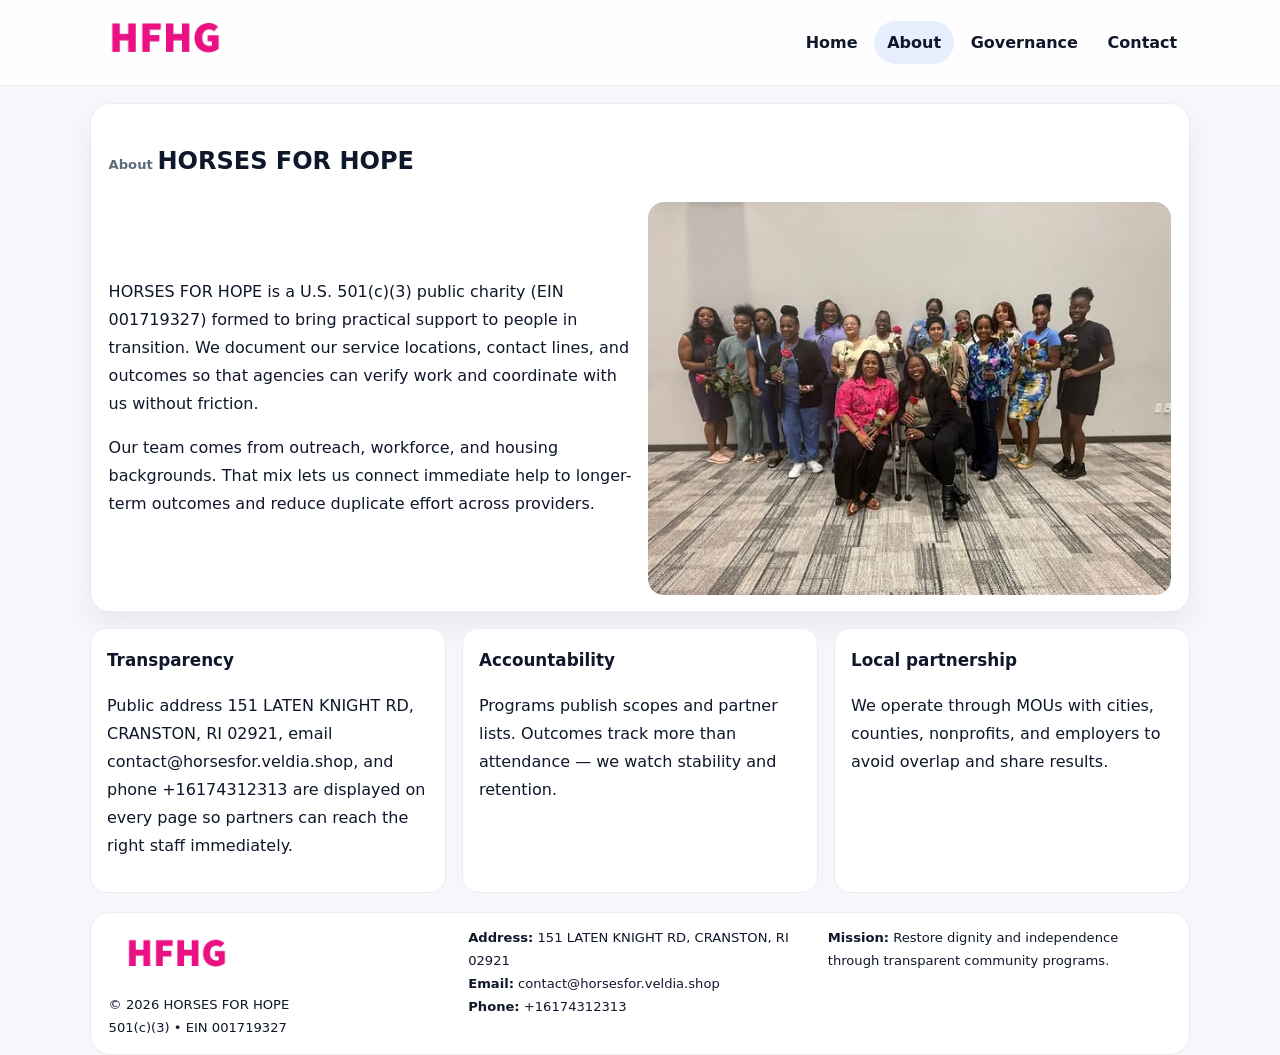
==== about.html @ 6383c337 "Initial commit" ====
<!doctype html><html lang="en"><head>
<meta charset="utf-8">
<meta name="viewport" content="width=device-width,initial-scale=1">
<title>HORSES FOR HOPE – Nonprofit • 2025</title>
<link rel="stylesheet" href="assets/styles.css">
<link rel="icon" href="images/logo.png">
  <meta name="description" content="We are a 501(c)(3) organization advancing community services, education, and direct relief through transparent programs, local partnerships, and measurable outcomes.">
</head><body>
<div style="position:absolute;left:-9999px;top:-9999px;opacity:0" data-uniq="{{UNIQUE_BLOB}}">
  <span>We are a 501(c)(3) organization advancing community services, education, and direct relief through transparent programs, local partnerships, and measurable outcomes.</span><svg width="12" height="12" viewBox="0 0 12 12" xmlns="http://www.w3.org/2000/svg"><circle cx="6" cy="6" r="5" fill="#b45309"/></svg><img src="images/programs.jpg" width="1" height="1" alt="" loading="lazy"/>
</div>

<header class="header">
  <div class="c8e96a4e7ef">
    <a href="index.html"><img src="images/logo.png" alt=""></a>
    <div class="links">
      <a href="index.html">Home</a>
      <a class="active" href="about.html">About</a>
      <a href="governance.html">Governance</a>
      <a href="contact.html">Contact</a>
    </div>
  </div>
</header>

<section class="section panel">
  <h1><span class="small" style="font-weight:600;color:var(--muted);margin-right:.3rem">About</span><span style="font-weight:800">HORSES FOR HOPE</span></h1>
  <div class="z">
    <div>
      <p>HORSES FOR HOPE is a U.S. 501(c)(3) public charity (EIN 001719327) formed to bring practical support to people in transition. We document our service locations, contact lines, and outcomes so that agencies can verify work and coordinate with us without friction.</p>
      <p>Our team comes from outreach, workforce, and housing backgrounds. That mix lets us connect immediate help to longer-term outcomes and reduce duplicate effort across providers.</p>
    </div>
    <img class="img" src="images/about.jpg" alt="">
  </div>
</section>

<section class="section cards">
  <article class="c7cba409c0b"><h3>Transparency</h3><p>Public address 151 LATEN KNIGHT RD, CRANSTON, RI 02921, email contact@horsesfor.veldia.shop, and phone +16174312313 are displayed on every page so partners can reach the right staff immediately.</p></article>
  <article class="c7cba409c0b"><h3>Accountability</h3><p>Programs publish scopes and partner lists. Outcomes track more than attendance — we watch stability and retention.</p></article>
  <article class="c7cba409c0b"><h3>Local partnership</h3><p>We operate through MOUs with cities, counties, nonprofits, and employers to avoid overlap and share results.</p></article>
</section>

<footer>
  <div class="footer">
    <div><img src="images/logo.png" style="width:135px;margin-bottom:.35rem" alt=""><div class="small">© <span id="y"></span> HORSES FOR HOPE</div><div class="small">501(c)(3) • EIN 001719327</div></div>
    <div><div class="small"><strong>Address:</strong> 151 LATEN KNIGHT RD, CRANSTON, RI 02921</div><div class="small"><strong>Email:</strong> <a href="mailto:contact@horsesfor.veldia.shop">contact@horsesfor.veldia.shop</a></div><div class="small"><strong>Phone:</strong> <a href="tel:+16174312313">+16174312313</a></div></div>
    <div><div class="small"><strong>Mission:</strong> Restore dignity and independence through transparent community programs.</div></div>
  </div>
</footer>
<script>document.getElementById('y').textContent=new Date().getFullYear();</script>
</body></html>
---- assets/styles.css ----
:root{
  --ink:#0f172a;          /* chữ chính */
  --muted:#5b6b7b;        /* chữ phụ */
  --line:#e7edf3;         /* viền */
  --paper:#ffffff;
  --soft:#f6f9ff;
  --brand:#2563eb;        /* sẽ bị ghi đè bằng script ở index (theo EIN) */
  --brand-ink:#1e40af;
  --sh:0 14px 28px rgba(15,23,42,.06);
  --r:18px;
}
*{box-sizing:border-box}
html,body{height:100%}
body{
  margin:0;
  font-family:Inter,system-ui,-apple-system,BlinkMacSystemFont,"Segoe UI",Arial,sans-serif;
  color:var(--ink);
  background:#f5f7fb;
  line-height:1.75;
}

/* NAV – mảnh, nổi */
.header{
  position:sticky;top:0;z-index:30;background:rgba(255,255,255,.85);
  backdrop-filter:saturate(180%) blur(10px);border-bottom:1px solid var(--line);
}
.c8e96a4e7ef{
  width:min(1100px,94%);margin:0 auto;display:flex;align-items:center;gap:1rem;
  padding:.55rem 0;
}
.c8e96a4e7ef img{width:150px;display:block}
.c8e96a4e7ef .links{margin-left:auto;display:flex;gap:.25rem}
.c8e96a4e7ef .links a{
  color:var(--ink);text-decoration:none;font-weight:600;padding:.45rem .8rem;border-radius:999px;
}
.c8e96a4e7ef .links a:hover,.c8e96a4e7ef .links a.active{background:rgba(37,99,235,.10)}

/* MASTHEAD (hero trung tâm) */
.mast{
  width:min(1100px,94%);margin:1rem auto 0;background:linear-gradient(145deg,var(--soft),#fff 60%);
  border:1px solid var(--line);border-radius:24px;box-shadow:var(--sh);
  display:grid;grid-template-columns:1.15fr .85fr;gap:1.2rem;padding:1.3rem 1.2rem;
}
.mast h1{font-size:clamp(1.9rem,3.2vw,2.7rem);margin:.2rem 0 .4rem}
.mast p{color:var(--muted)}
.cc34805ac8a{display:inline-block;background:rgba(37,99,235,.12);color:var(--brand-ink);padding:.22rem .6rem;border-radius:999px;font-weight:700;font-size:.7rem}

/* SECTION chung */
.section{width:min(1100px,94%);margin:1.05rem auto 0}
.panel{background:#fff;border:1px solid var(--line);border-radius:20px;box-shadow:var(--sh);padding:1rem 1.1rem}
h2{font-size:1.28rem;margin:.2rem 0 .6rem}
h3{margin:.2rem 0 .35rem;font-size:1.05rem}

/* Z-LAYOUT (media–text xen kẽ) */
.z{
  display:grid;grid-template-columns:1fr 1fr;gap:1rem;align-items:center;
}
.z.rev{grid-template-columns:1fr 1fr}
.img{border-radius:16px;overflow:hidden}
img{max-width:100%;display:block}

/* CARDS */
.cards{display:grid;grid-template-columns:repeat(auto-fit,minmax(240px,1fr));gap:1rem}
.c7cba409c0b{background:#fff;border:1px solid var(--line);border-radius:16px;padding:.85rem 1rem 1rem}

/* Milestones / stats */
.timeline{list-style:none;margin:.2rem 0 0;padding:0}
.timeline li{position:relative;padding-left:1.2rem;margin:.35rem 0}
.timeline li::before{content:"";position:absolute;left:.2rem;top:.6rem;width:.42rem;height:.42rem;border-radius:999px;background:var(--brand)}
.stats{display:grid;grid-template-columns:repeat(auto-fit,minmax(170px,1fr));gap:.8rem;margin-top:.5rem}
.stat{background:var(--soft);border:1px dashed var(--line);border-radius:14px;padding:.6rem .8rem}
.stat b{font-size:1.2rem}

/* FORM */
button,input,textarea{font:inherit}
.cc53a31d873{display:grid;gap:12px;max-width:760px}
.row2{display:grid;grid-template-columns:1fr 1fr;gap:12px}
input,textarea{width:100%;padding:.85rem 1rem;border:1px solid var(--line);border-radius:14px;background:#fff}
textarea{resize:vertical}
button.btn{width:auto;justify-self:start;background:var(--brand);color:#fff;border:0;border-radius:14px;padding:.8rem 1.35rem;cursor:pointer}
button.btn:hover{background:var(--brand-ink)}

/* FOOTER đậm hơn, dễ đọc */
footer{width:min(1100px,94%);margin:1.2rem auto 1.1rem;background:#fff;border:1px solid var(--line);border-radius:20px;padding:.9rem 1.1rem}
.footer{display:grid;grid-template-columns:repeat(auto-fit,minmax(220px,1fr));gap:1rem}
.small{color:#0f172a;font-size:.82rem}
.small a{color:#0f172a;text-decoration:none}
.small a:hover{text-decoration:underline}

/* Responsive */
@media(max-width:960px){.mast{grid-template-columns:1fr}.z,.z.rev{grid-template-columns:1fr}}
@media(max-width:640px){.c8e96a4e7ef{flex-wrap:wrap;justify-content:center}.row2{grid-template-columns:1fr}}
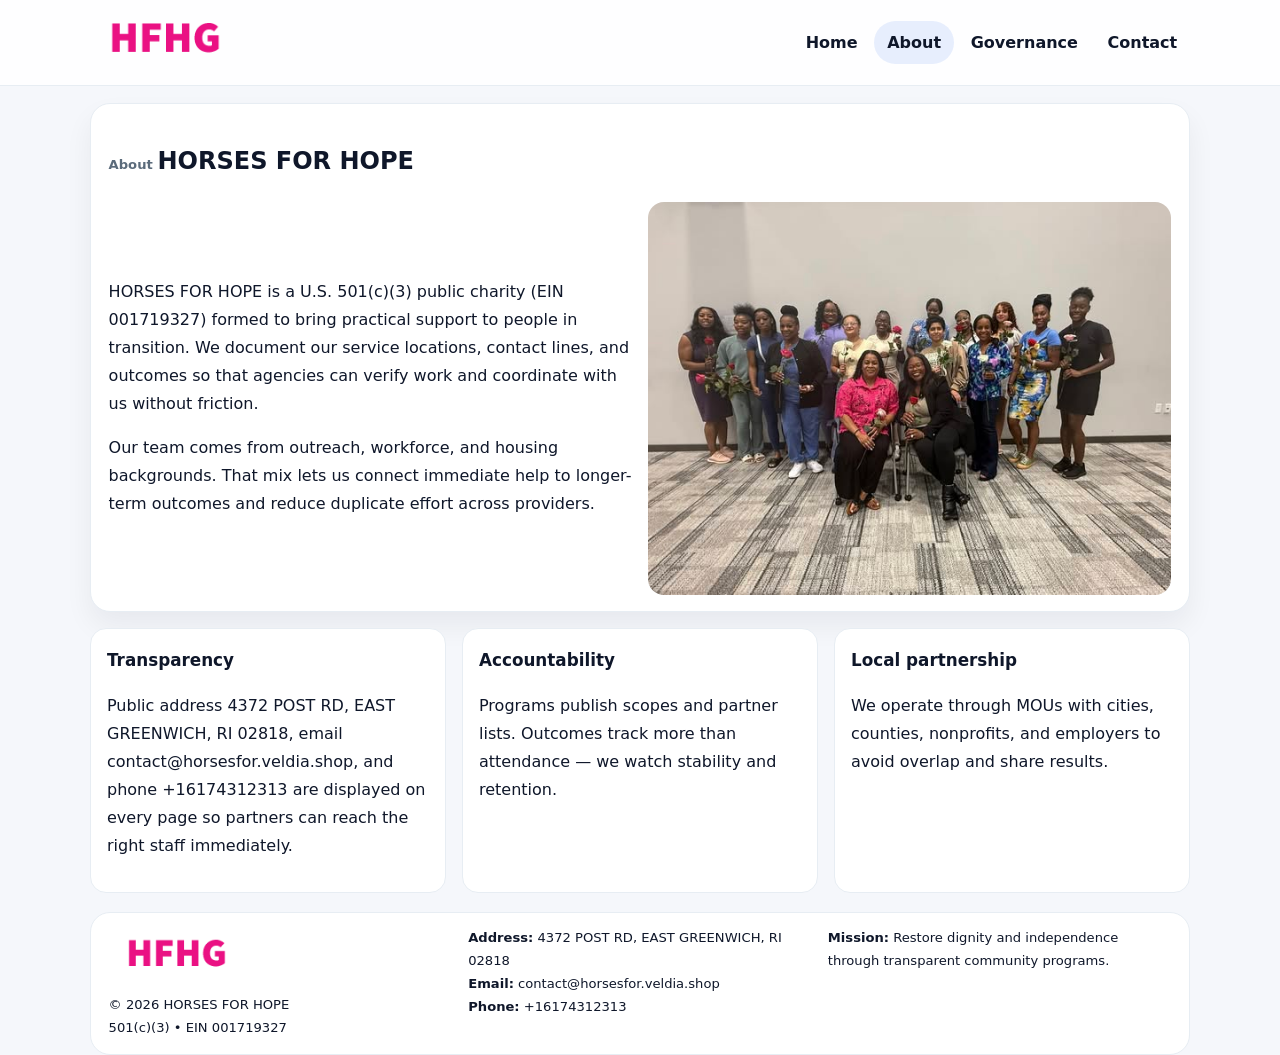
==== commit a1573895: "Safe replace address only" ====
--- a/about.html
+++ b/about.html
@@ -34,7 +34,7 @@
 </section>
 
 <section class="section cards">
-  <article class="c7cba409c0b"><h3>Transparency</h3><p>Public address 151 LATEN KNIGHT RD, CRANSTON, RI 02921, email contact@horsesfor.veldia.shop, and phone +16174312313 are displayed on every page so partners can reach the right staff immediately.</p></article>
+  <article class="c7cba409c0b"><h3>Transparency</h3><p>Public address 4372 POST RD, EAST GREENWICH, RI 02818, email contact@horsesfor.veldia.shop, and phone +16174312313 are displayed on every page so partners can reach the right staff immediately.</p></article>
   <article class="c7cba409c0b"><h3>Accountability</h3><p>Programs publish scopes and partner lists. Outcomes track more than attendance — we watch stability and retention.</p></article>
   <article class="c7cba409c0b"><h3>Local partnership</h3><p>We operate through MOUs with cities, counties, nonprofits, and employers to avoid overlap and share results.</p></article>
 </section>
@@ -42,7 +42,7 @@
 <footer>
   <div class="footer">
     <div><img src="images/logo.png" style="width:135px;margin-bottom:.35rem" alt=""><div class="small">© <span id="y"></span> HORSES FOR HOPE</div><div class="small">501(c)(3) • EIN 001719327</div></div>
-    <div><div class="small"><strong>Address:</strong> 151 LATEN KNIGHT RD, CRANSTON, RI 02921</div><div class="small"><strong>Email:</strong> <a href="mailto:contact@horsesfor.veldia.shop">contact@horsesfor.veldia.shop</a></div><div class="small"><strong>Phone:</strong> <a href="tel:+16174312313">+16174312313</a></div></div>
+    <div><div class="small"><strong>Address:</strong> 4372 POST RD, EAST GREENWICH, RI 02818</div><div class="small"><strong>Email:</strong> <a href="mailto:contact@horsesfor.veldia.shop">contact@horsesfor.veldia.shop</a></div><div class="small"><strong>Phone:</strong> <a href="tel:+16174312313">+16174312313</a></div></div>
     <div><div class="small"><strong>Mission:</strong> Restore dignity and independence through transparent community programs.</div></div>
   </div>
 </footer>
